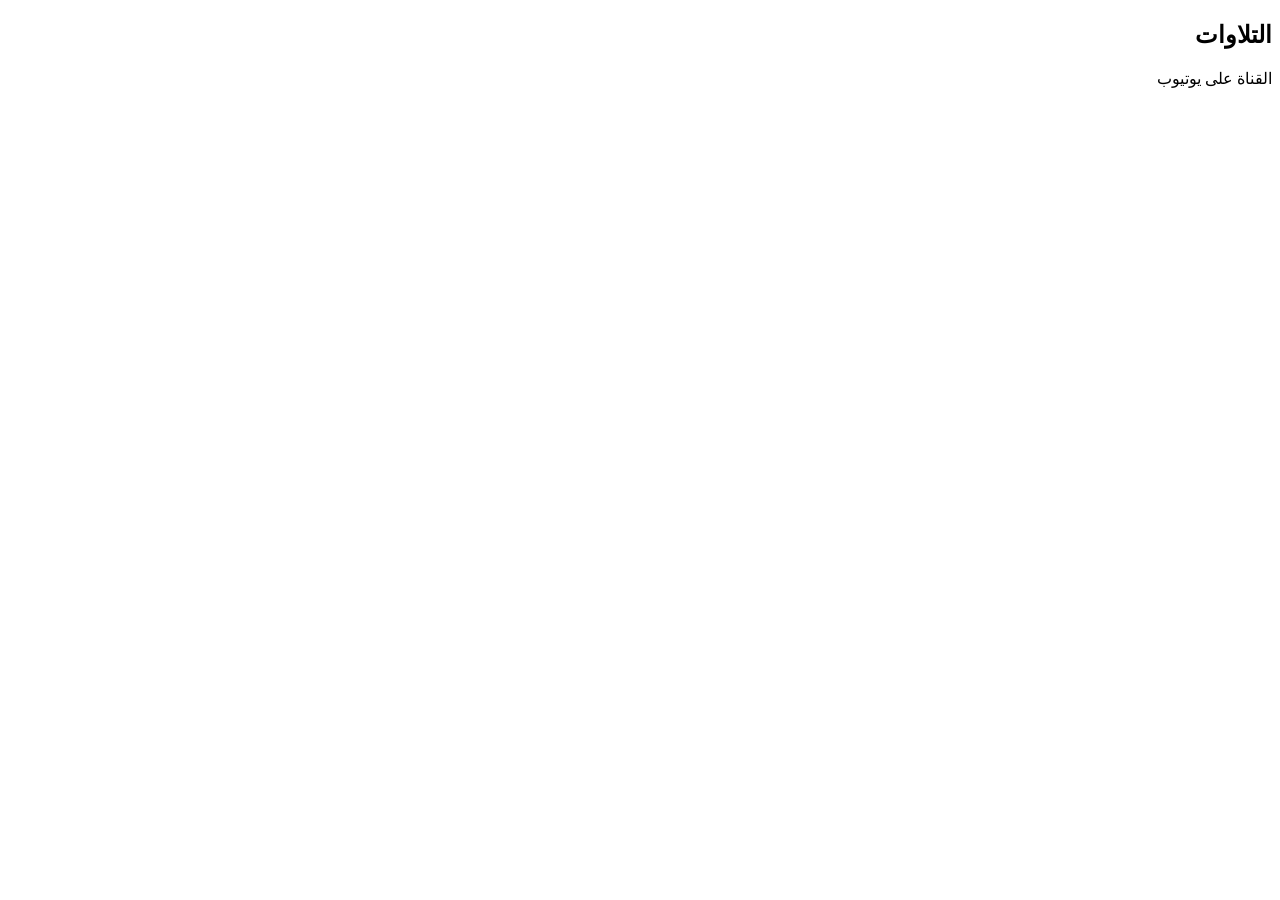
==== index.html @ 00c8b1f9 "Create index.html" ====
<!doctype html><html lang="ar" dir="rtl"><head><meta charset="utf-8"><meta name="viewport" content="width=device-width,initial-scale=1">
<title>الشيخ أحمد السعيد</title><link rel="manifest" href="manifest.webmanifest"><meta name="theme-color" content="#2f5d3a">
<link rel="icon" href="icon-192.png"><link rel="stylesheet" href="style.css"></head><body>
<header id="hd"><img id="photo" alt="" hidden><h1 id="nm"></h1><p id="tag"></p><p id="bio"></p></header>
<main><div id="secs"></div><h2>التلاوات</h2><ul id="list"></ul><p id="empty" hidden>قريبا</p></main>
<footer><a id="site" class="btn alt" target="_blank" rel="noopener" hidden>موقعه الرسمي</a><a id="tt" class="btn alt" target="_blank" rel="noopener" hidden>تيك توك</a><a id="yt" class="btn" target="_blank" rel="noopener">القناة على يوتيوب</a><a id="wa" class="btn alt" target="_blank" rel="noopener" hidden>تواصل واتساب</a></footer>
<script src="app.js"></script></body></html>
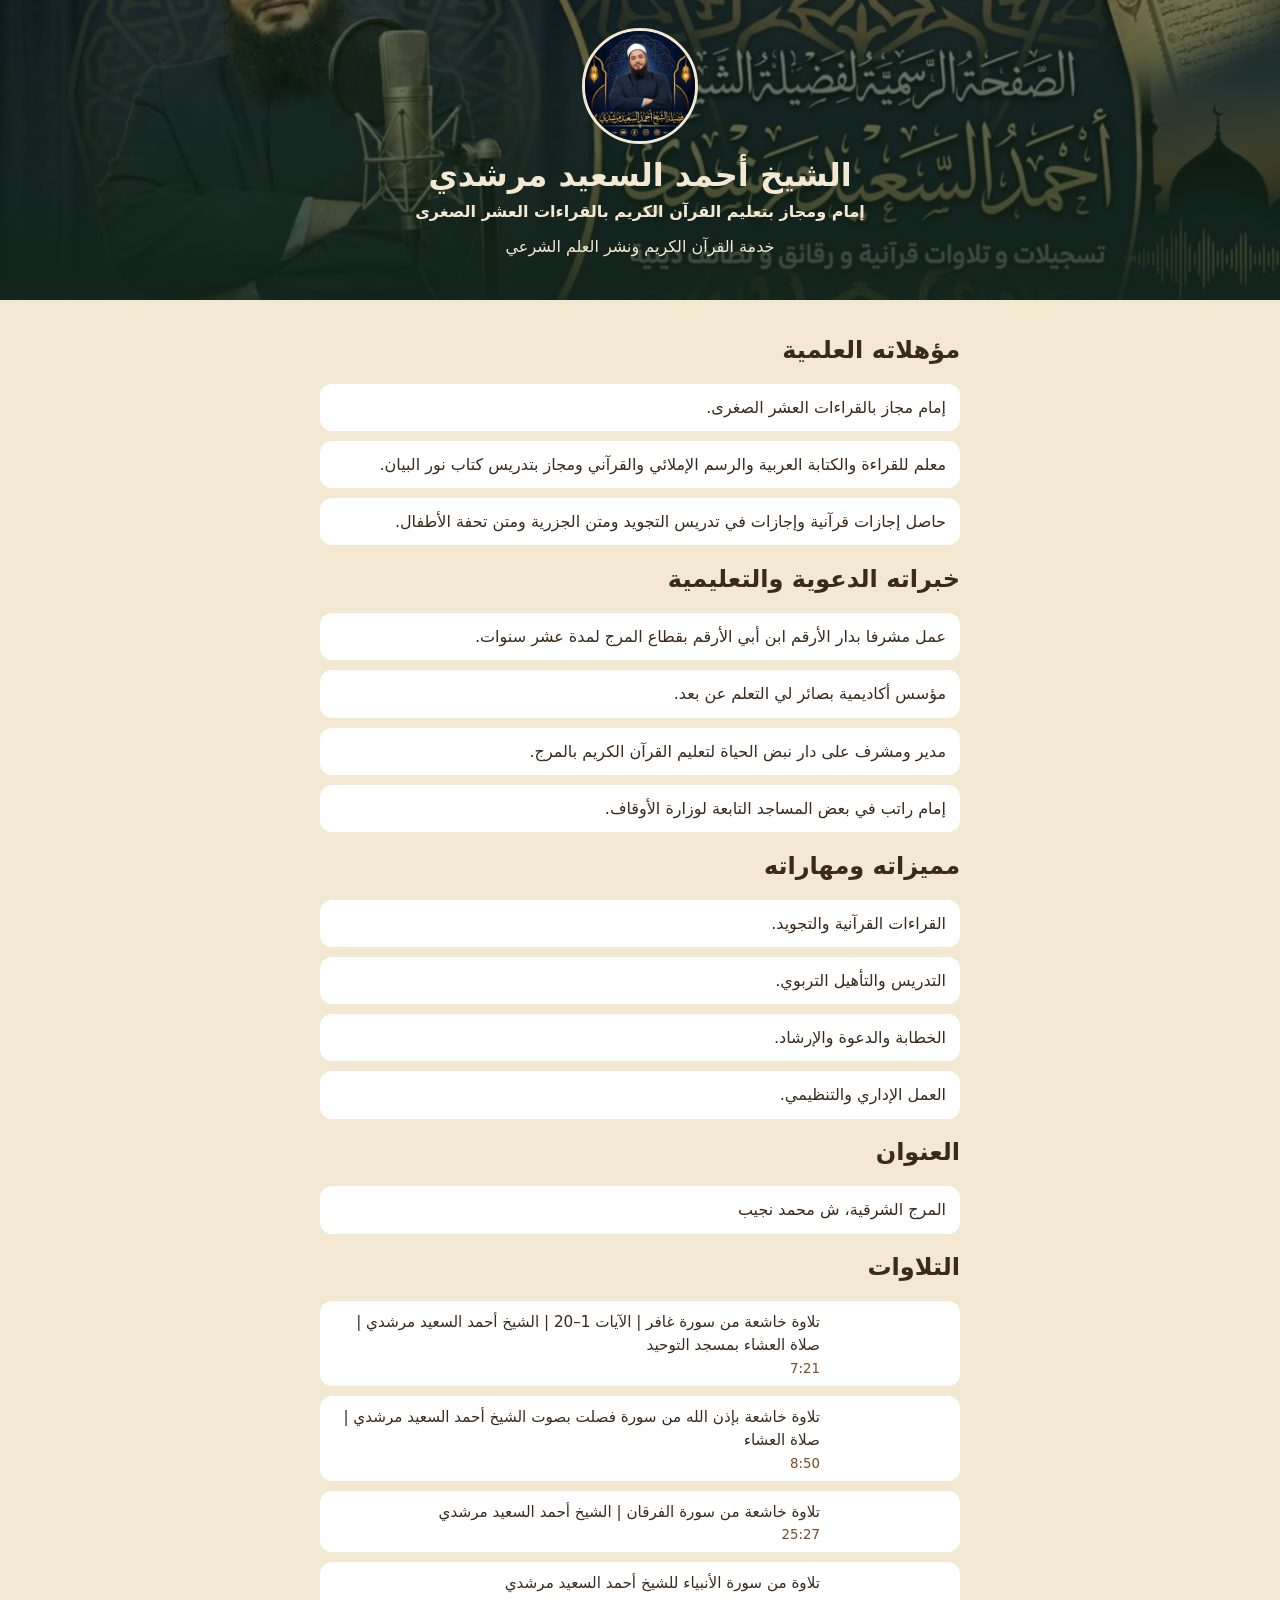
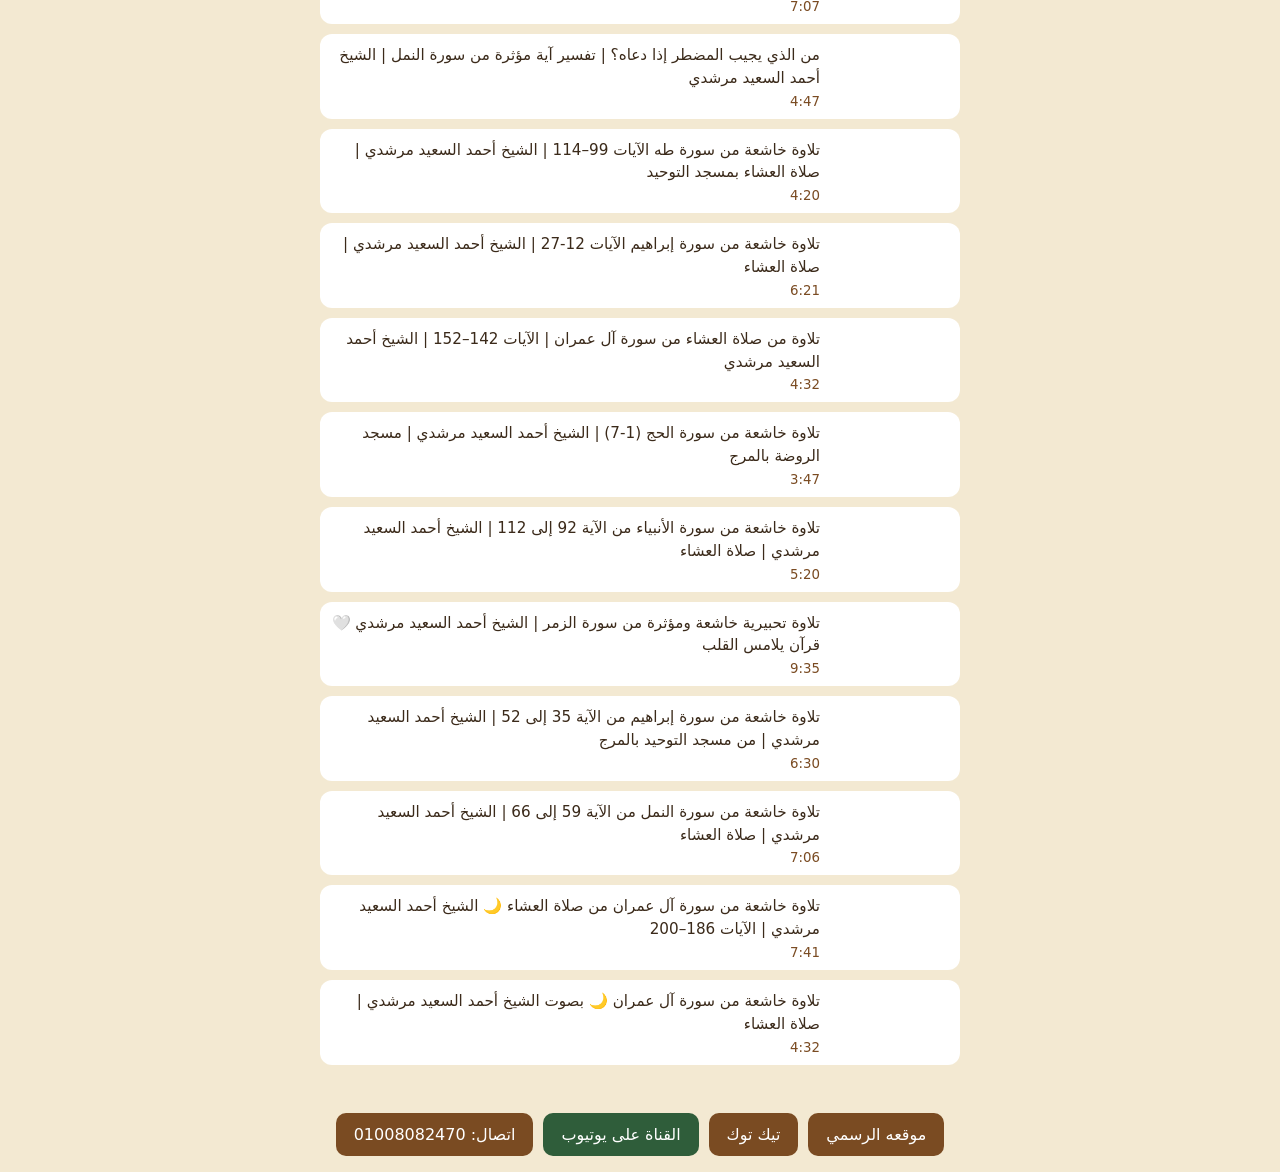
==== commit cf638d66: "Update index.html" ====
--- a/index.html
+++ b/index.html
@@ -1,6 +1,6 @@
 <!doctype html><html lang="ar" dir="rtl"><head><meta charset="utf-8"><meta name="viewport" content="width=device-width,initial-scale=1">
 <title>الشيخ أحمد السعيد</title><link rel="manifest" href="manifest.webmanifest"><meta name="theme-color" content="#2f5d3a">
-<link rel="icon" href="icon-192.png"><link rel="stylesheet" href="style.css"></head><body>
+<link rel="icon" href="8-icon-192.png"><link rel="stylesheet" href="style.css"></head><body>
 <header id="hd"><img id="photo" alt="" hidden><h1 id="nm"></h1><p id="tag"></p><p id="bio"></p></header>
 <main><div id="secs"></div><h2>التلاوات</h2><ul id="list"></ul><p id="empty" hidden>قريبا</p></main>
 <footer><a id="site" class="btn alt" target="_blank" rel="noopener" hidden>موقعه الرسمي</a><a id="tt" class="btn alt" target="_blank" rel="noopener" hidden>تيك توك</a><a id="yt" class="btn" target="_blank" rel="noopener">القناة على يوتيوب</a><a id="wa" class="btn alt" target="_blank" rel="noopener" hidden>تواصل واتساب</a></footer>
--- a/style.css
+++ b/style.css
@@ -0,0 +1,11 @@
+body{margin:0;font-family:system-ui,"Noto Naskh Arabic",sans-serif;background:#f3e9d2;color:#3b2a1a}
+header{background:#2f5d3a;color:#f3e9d2;text-align:center;padding:28px 16px}
+#photo{width:110px;height:110px;border-radius:50%;object-fit:cover;border:3px solid #f3e9d2}
+h1{margin:8px 0}main{padding:16px;max-width:640px;margin:auto}
+ul{list-style:none;padding:0}li{background:#fff;border-radius:12px;padding:12px;margin:10px 0}
+audio{width:100%;margin-top:8px}footer{display:flex;gap:10px;justify-content:center;padding:16px}
+.btn{background:#2f5d3a;color:#fff;padding:12px 18px;border-radius:10px;text-decoration:none}.alt{background:#7a4b22}
+li{padding:0}li a{display:grid;grid-template-columns:120px 1fr;gap:4px 10px;color:inherit;text-decoration:none;padding:10px;align-items:center}
+li img{grid-row:1/3;width:120px;border-radius:8px}li small{color:#7a4b22}li span{font-size:.95rem;line-height:1.5}
+footer{flex-wrap:wrap}
+header{background-size:cover;background-position:center}li.t{padding:10px 14px;line-height:1.7}#tag{margin:4px 0;font-weight:600}
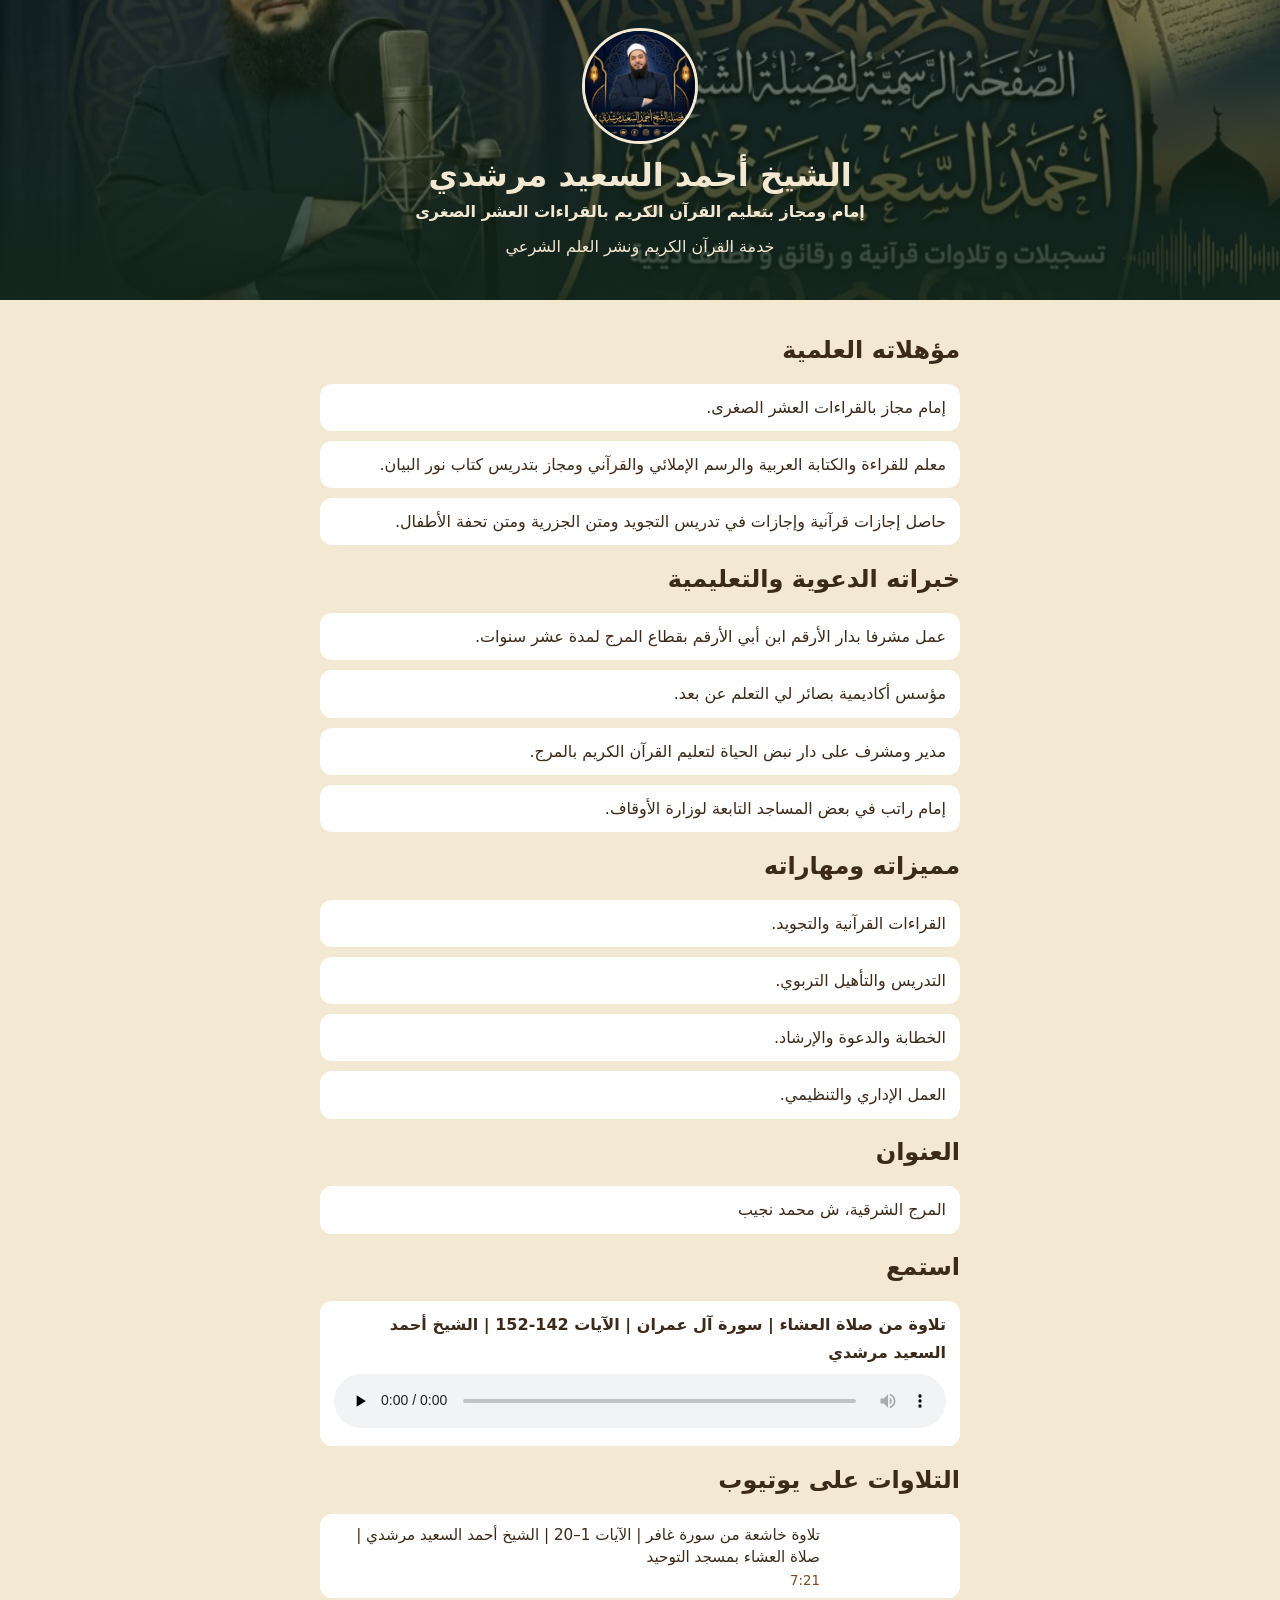
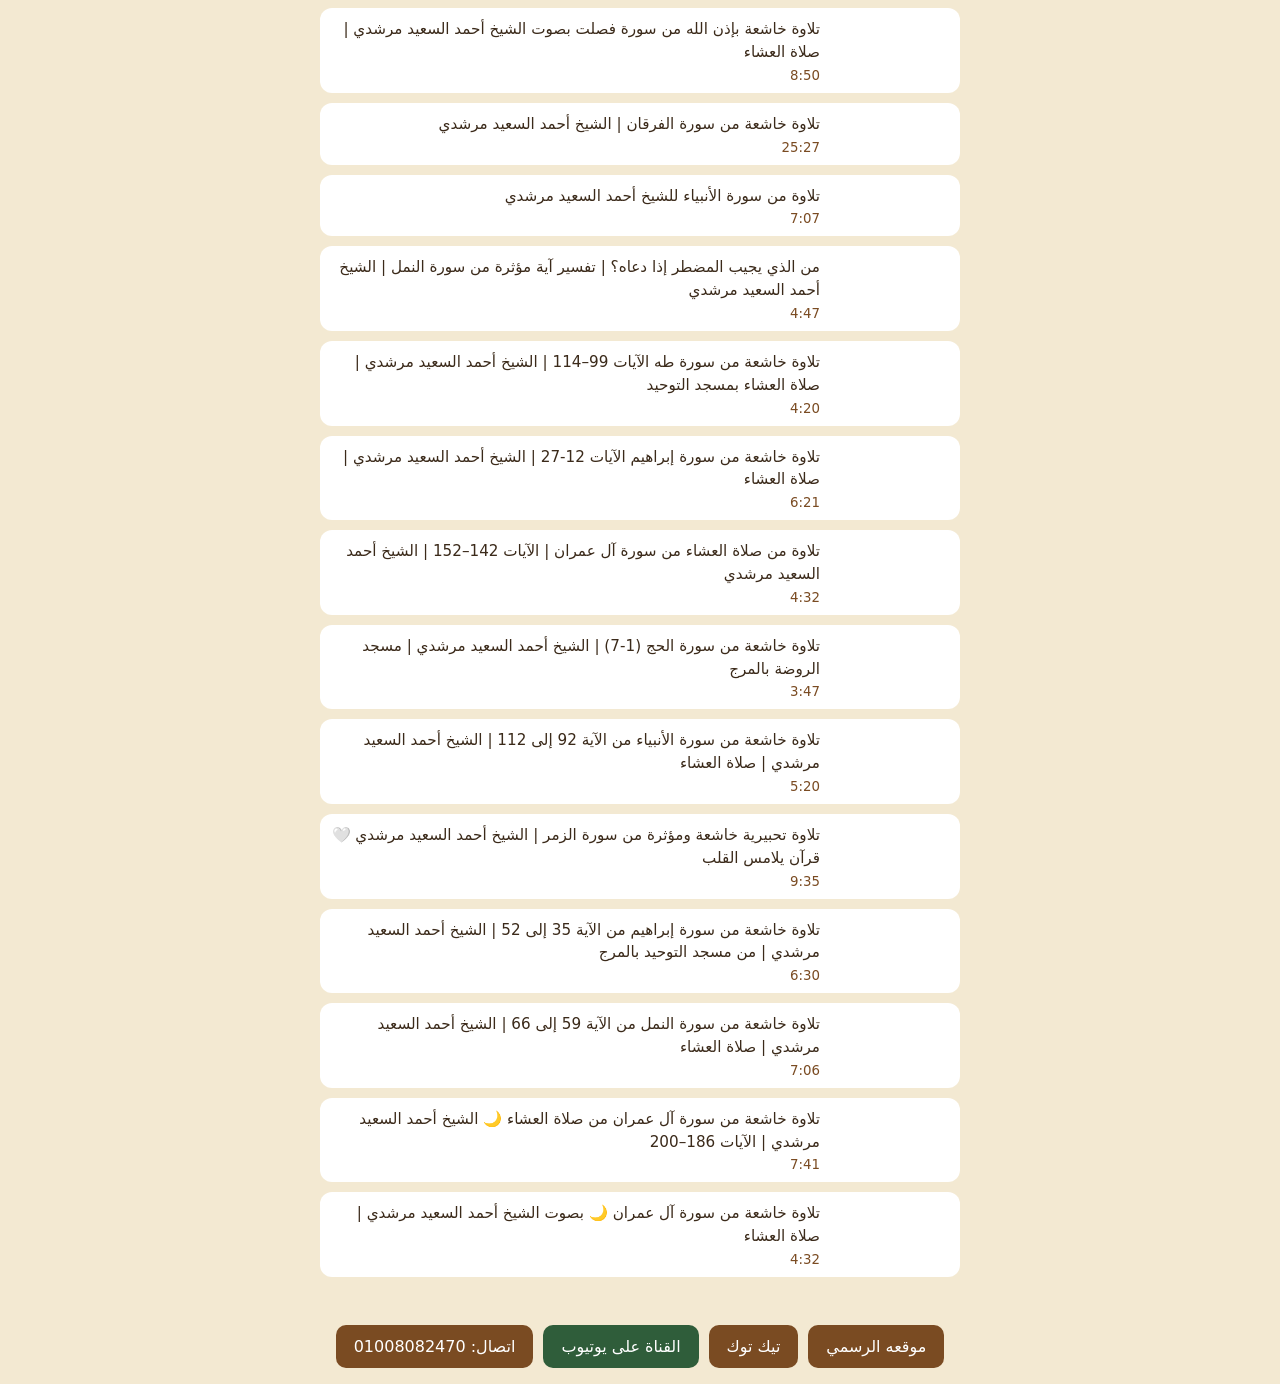
==== commit 4130b306: "Update index.html" ====
--- a/index.html
+++ b/index.html
@@ -2,6 +2,6 @@
 <title>الشيخ أحمد السعيد</title><link rel="manifest" href="manifest.webmanifest"><meta name="theme-color" content="#2f5d3a">
 <link rel="icon" href="8-icon-192.png"><link rel="stylesheet" href="style.css"></head><body>
 <header id="hd"><img id="photo" alt="" hidden><h1 id="nm"></h1><p id="tag"></p><p id="bio"></p></header>
-<main><div id="secs"></div><h2>التلاوات</h2><ul id="list"></ul><p id="empty" hidden>قريبا</p></main>
+<main><div id="secs"></div><h2>استمع</h2><ul id="alist"></ul><h2>التلاوات على يوتيوب</h2><ul id="list"></ul><p id="empty" hidden>قريبا</p></main>
 <footer><a id="site" class="btn alt" target="_blank" rel="noopener" hidden>موقعه الرسمي</a><a id="tt" class="btn alt" target="_blank" rel="noopener" hidden>تيك توك</a><a id="yt" class="btn" target="_blank" rel="noopener">القناة على يوتيوب</a><a id="wa" class="btn alt" target="_blank" rel="noopener" hidden>تواصل واتساب</a></footer>
 <script src="app.js"></script></body></html>
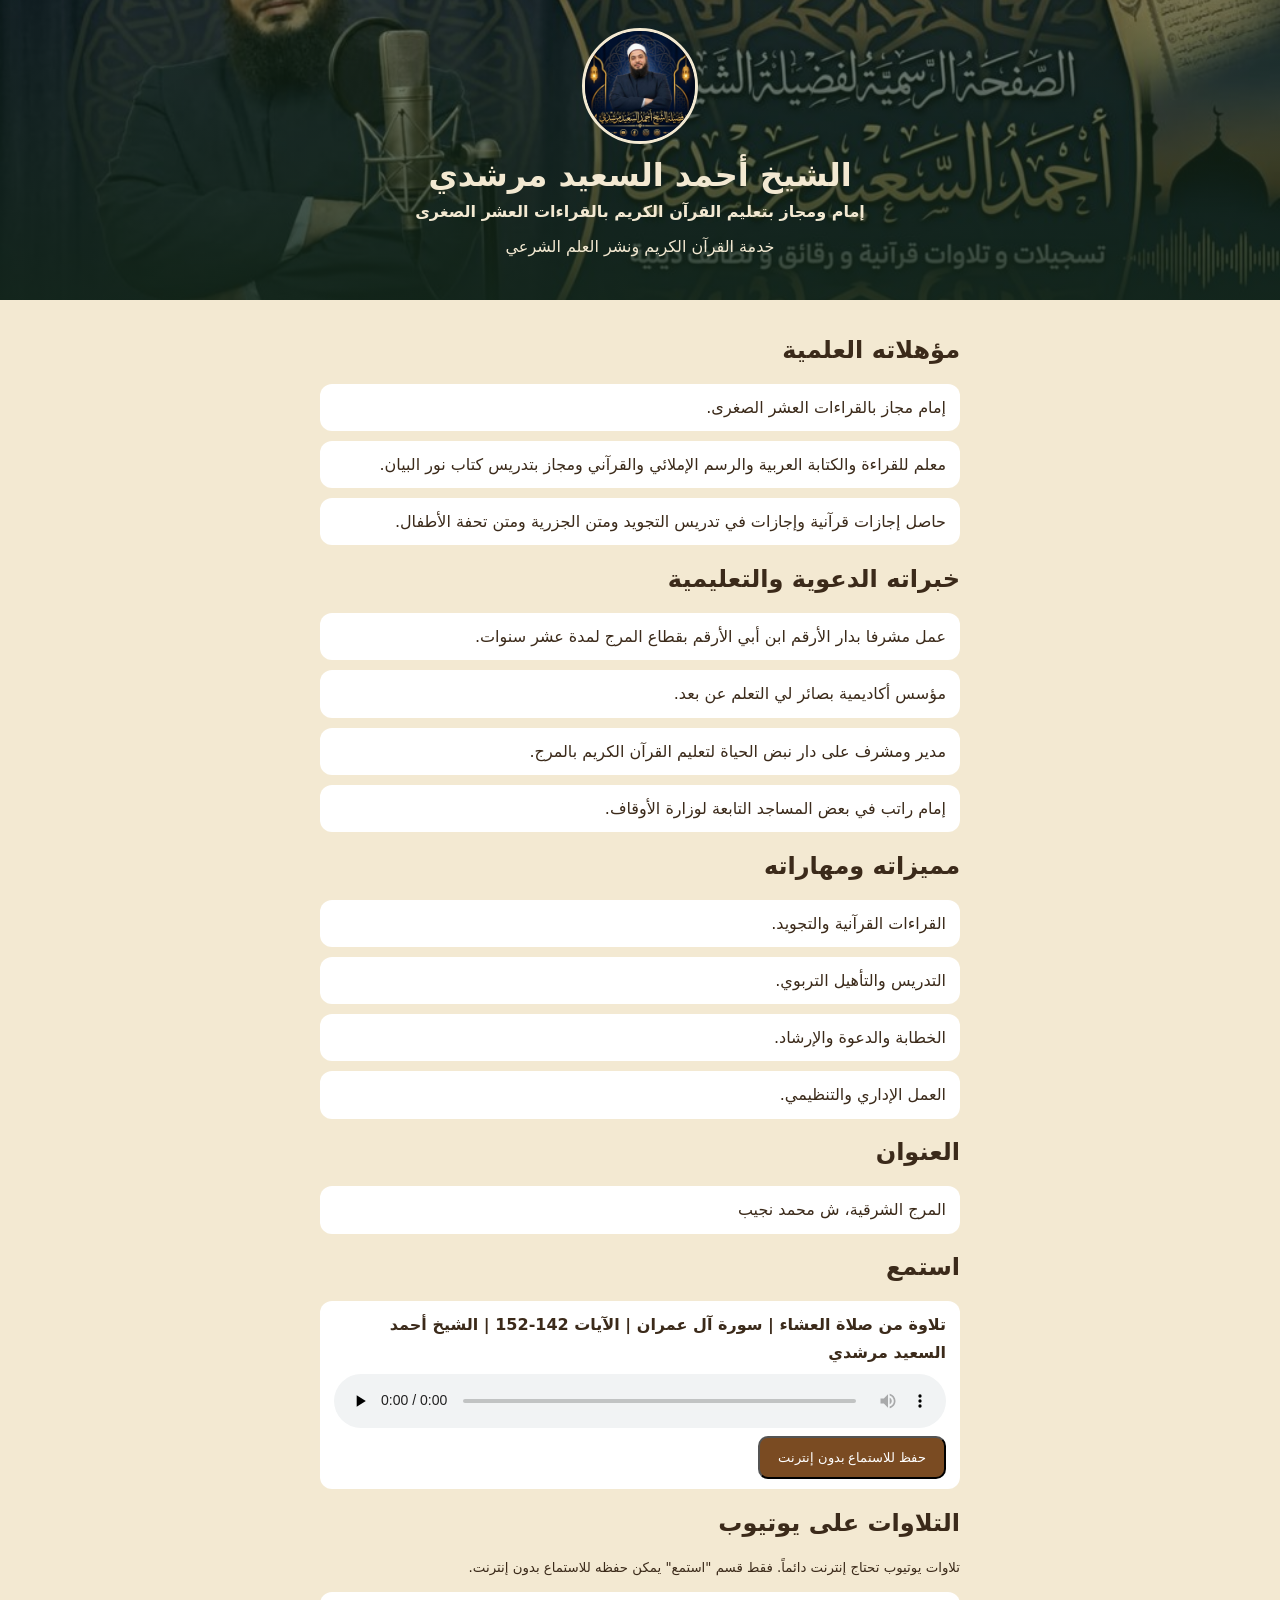
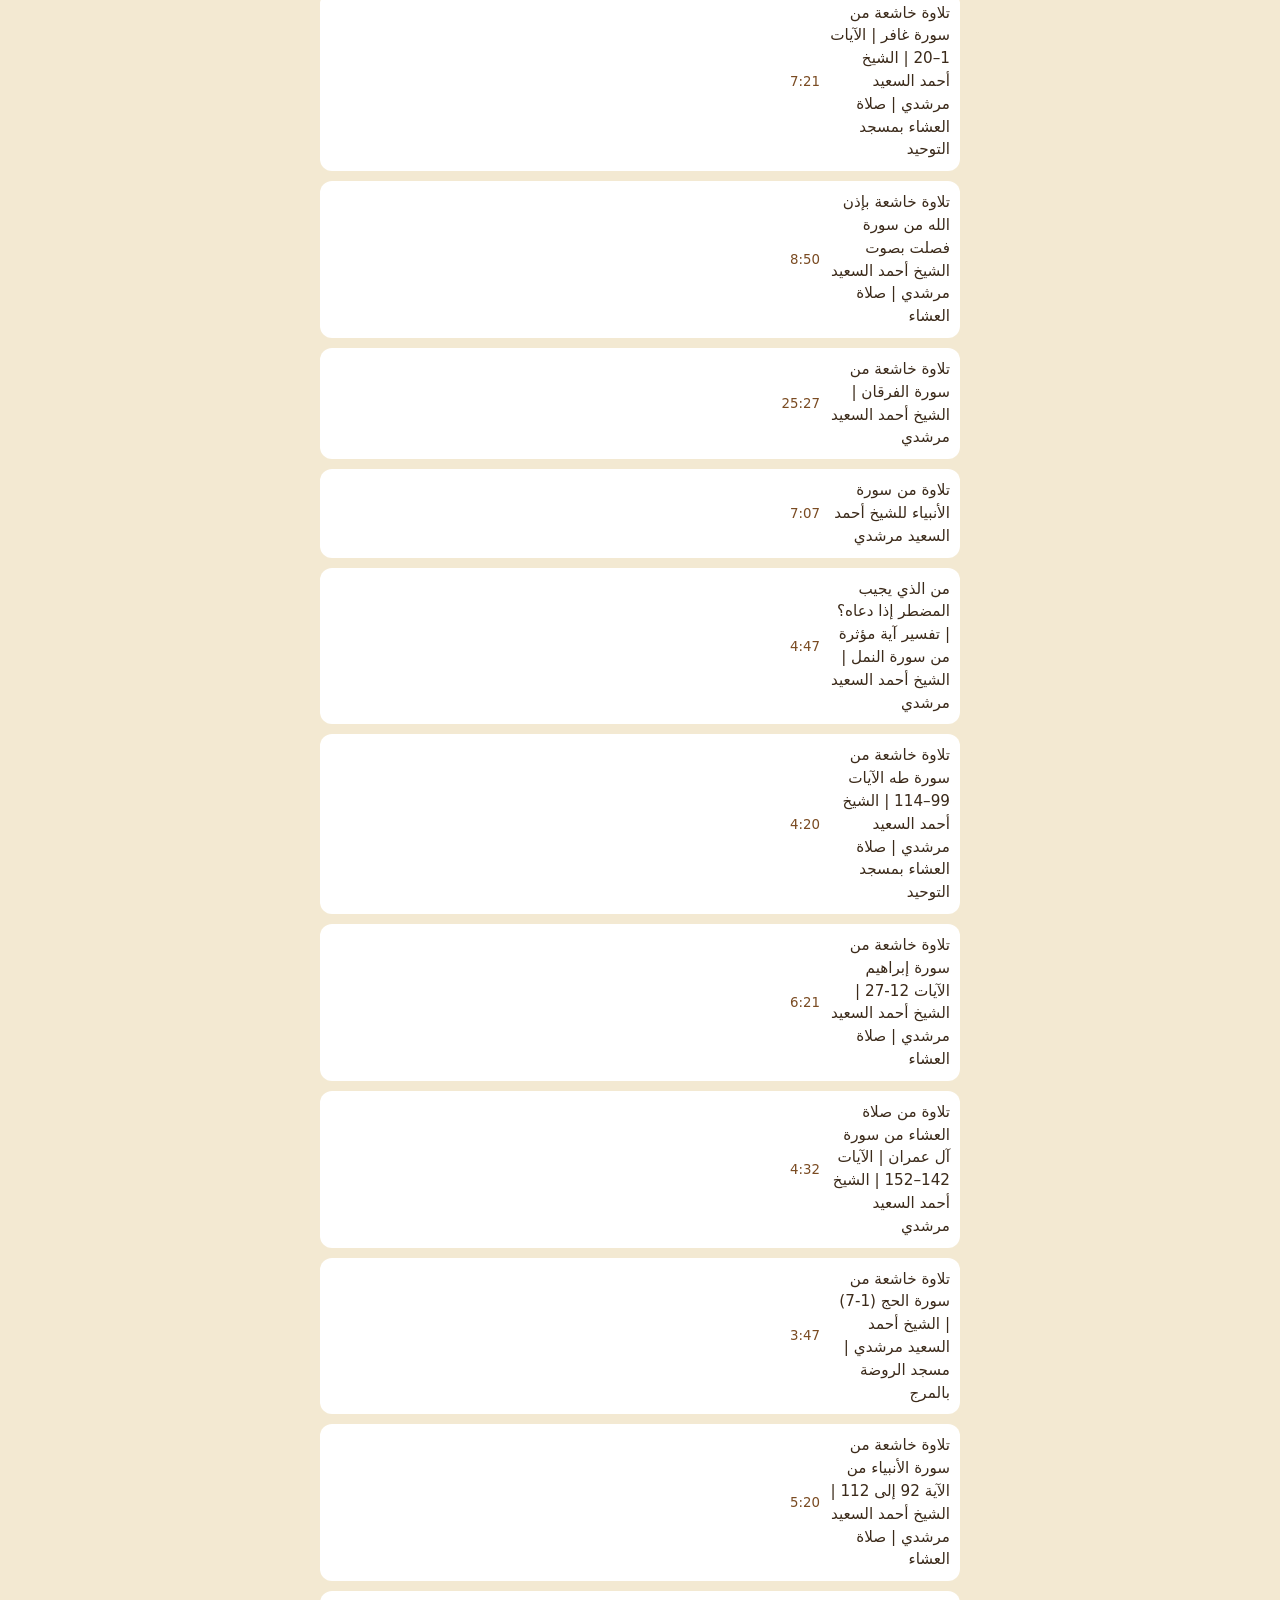
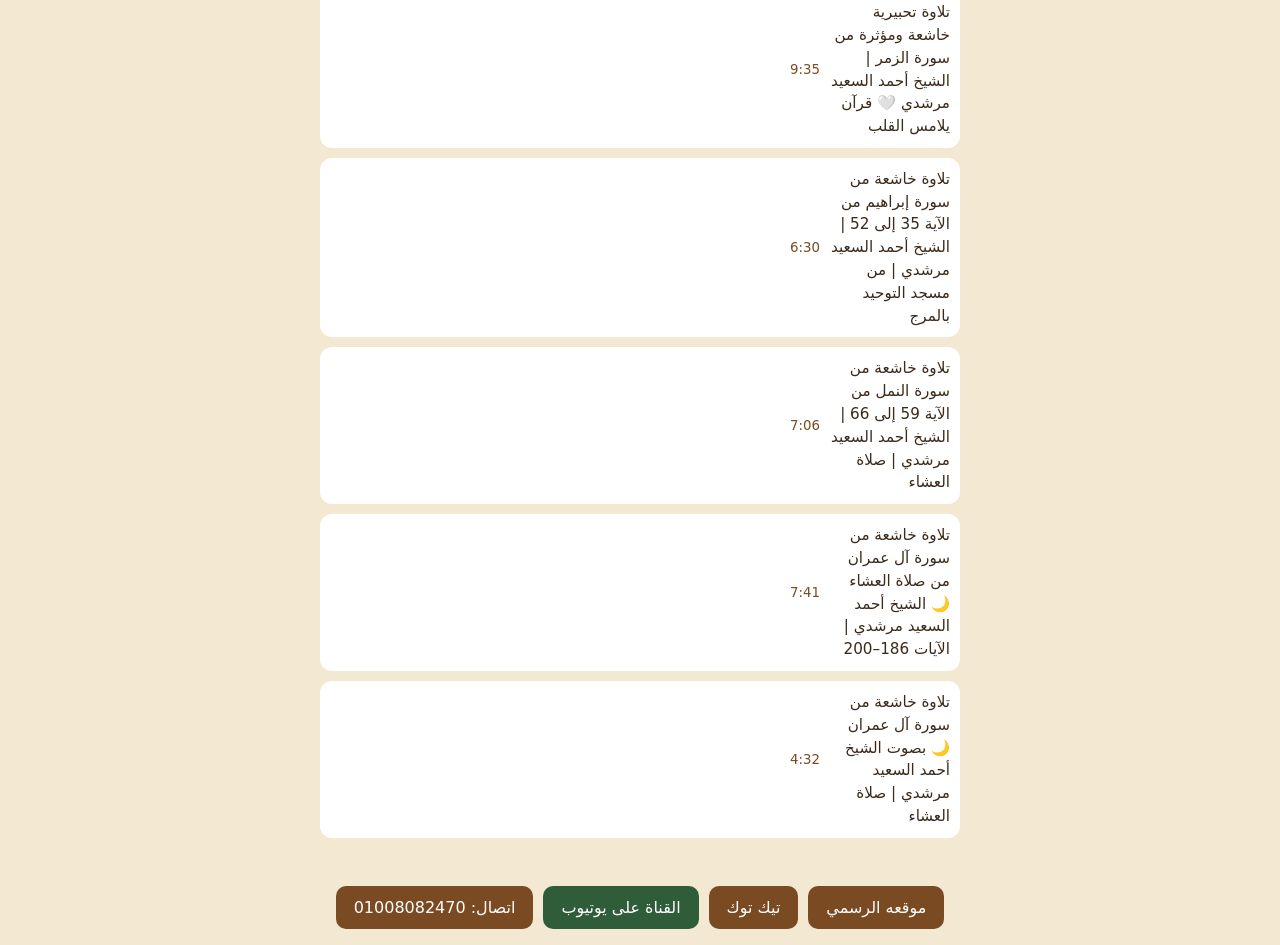
==== commit fe330567: "Update index.html" ====
--- a/index.html
+++ b/index.html
@@ -2,6 +2,6 @@
 <title>الشيخ أحمد السعيد</title><link rel="manifest" href="manifest.webmanifest"><meta name="theme-color" content="#2f5d3a">
 <link rel="icon" href="8-icon-192.png"><link rel="stylesheet" href="style.css"></head><body>
 <header id="hd"><img id="photo" alt="" hidden><h1 id="nm"></h1><p id="tag"></p><p id="bio"></p></header>
-<main><div id="secs"></div><h2>استمع</h2><ul id="alist"></ul><h2>التلاوات على يوتيوب</h2><ul id="list"></ul><p id="empty" hidden>قريبا</p></main>
+<main><div id="secs"></div><h2>استمع</h2><ul id="alist"></ul><h2>التلاوات على يوتيوب</h2><p id="offnote" hidden>لا يوجد إنترنت الآن: تلاوات يوتيوب تحتاج إنترنت. التلاوات المحفوظة في قسم "استمع" تعمل بدون إنترنت.</p><p class="hint"><small>تلاوات يوتيوب تحتاج إنترنت دائماً. فقط قسم "استمع" يمكن حفظه للاستماع بدون إنترنت.</small></p><ul id="list"></ul><p id="empty" hidden>قريبا</p></main>
 <footer><a id="site" class="btn alt" target="_blank" rel="noopener" hidden>موقعه الرسمي</a><a id="tt" class="btn alt" target="_blank" rel="noopener" hidden>تيك توك</a><a id="yt" class="btn" target="_blank" rel="noopener">القناة على يوتيوب</a><a id="wa" class="btn alt" target="_blank" rel="noopener" hidden>تواصل واتساب</a></footer>
 <script src="app.js"></script></body></html>
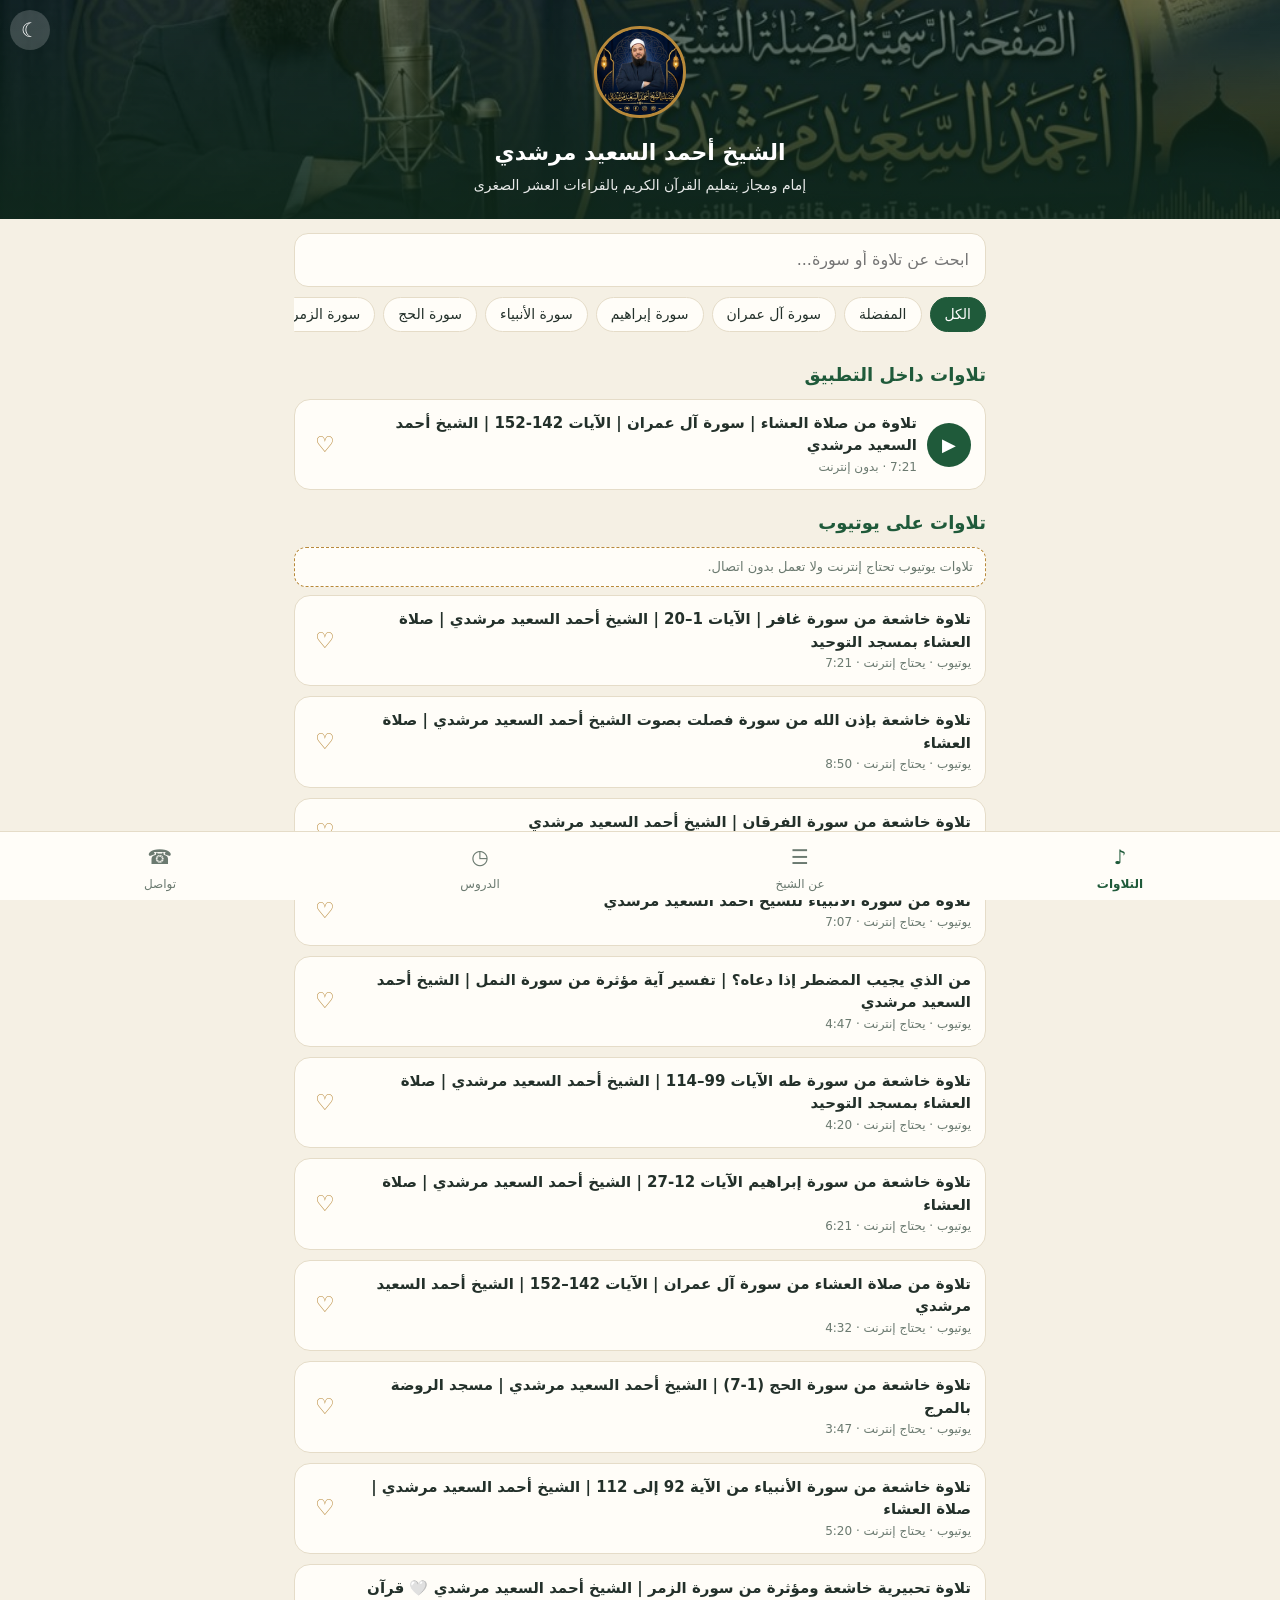
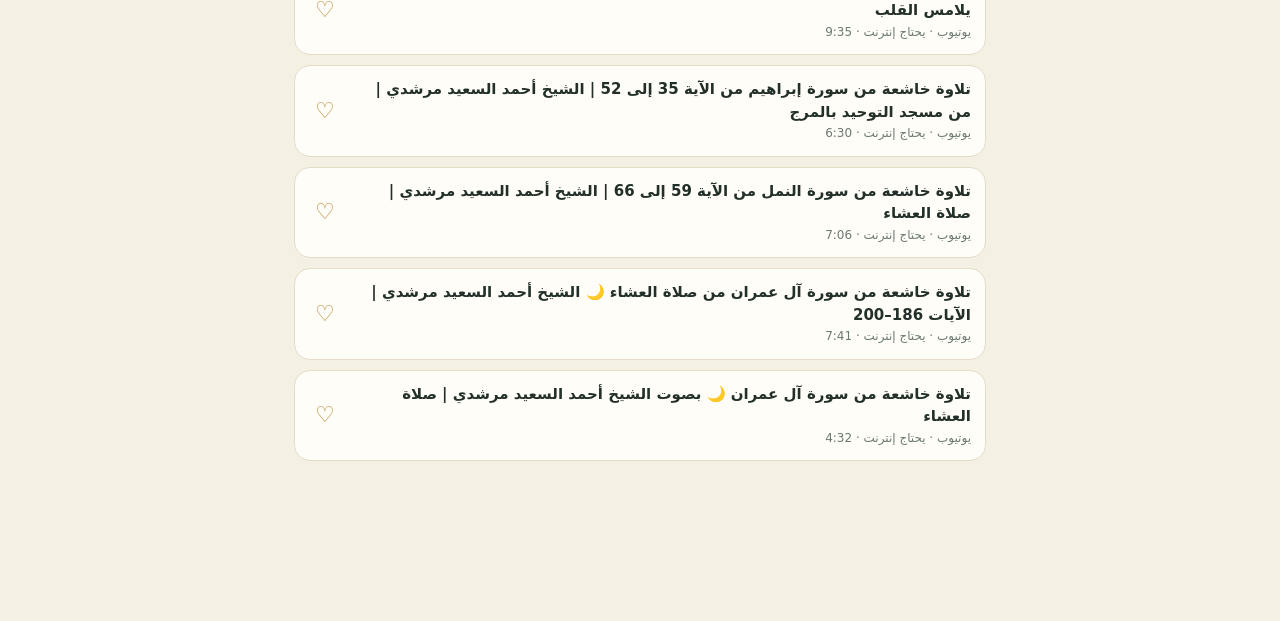
==== commit bbd0b870: "Update index.html" ====
--- a/index.html
+++ b/index.html
@@ -1,7 +1,4 @@
-<!doctype html><html lang="ar" dir="rtl"><head><meta charset="utf-8"><meta name="viewport" content="width=device-width,initial-scale=1">
-<title>الشيخ أحمد السعيد</title><link rel="manifest" href="manifest.webmanifest"><meta name="theme-color" content="#2f5d3a">
-<link rel="icon" href="8-icon-192.png"><link rel="stylesheet" href="style.css"></head><body>
-<header id="hd"><img id="photo" alt="" hidden><h1 id="nm"></h1><p id="tag"></p><p id="bio"></p></header>
-<main><div id="secs"></div><h2>استمع</h2><ul id="alist"></ul><h2>التلاوات على يوتيوب</h2><p id="offnote" hidden>لا يوجد إنترنت الآن: تلاوات يوتيوب تحتاج إنترنت. التلاوات المحفوظة في قسم "استمع" تعمل بدون إنترنت.</p><p class="hint"><small>تلاوات يوتيوب تحتاج إنترنت دائماً. فقط قسم "استمع" يمكن حفظه للاستماع بدون إنترنت.</small></p><ul id="list"></ul><p id="empty" hidden>قريبا</p></main>
-<footer><a id="site" class="btn alt" target="_blank" rel="noopener" hidden>موقعه الرسمي</a><a id="tt" class="btn alt" target="_blank" rel="noopener" hidden>تيك توك</a><a id="yt" class="btn" target="_blank" rel="noopener">القناة على يوتيوب</a><a id="wa" class="btn alt" target="_blank" rel="noopener" hidden>تواصل واتساب</a></footer>
-<script src="app.js"></script></body></html>
+<!doctype html><html lang="ar" dir="rtl"><head><meta charset="utf-8"><meta name="viewport" content="width=device-width,initial-scale=1,viewport-fit=cover"><title>الشيخ أحمد السعيد</title><meta name="theme-color" content="#1f5a3a"><link rel="manifest" href="manifest.webmanifest"><link rel="icon" href="8-icon-192.png">
+<style>html,body{margin:0;background:#173f2a}</style></head><body>
+<div id="splash"><img src="7-sheikh.jpg" alt=""><h1>الشيخ أحمد السعيد مرشدي</h1><p>خدمة القرآن الكريم ونشر العلم الشرعي</p></div>
+<div id="app"></div><script src="data.js"></script><script src="boot.js"></script></body></html>
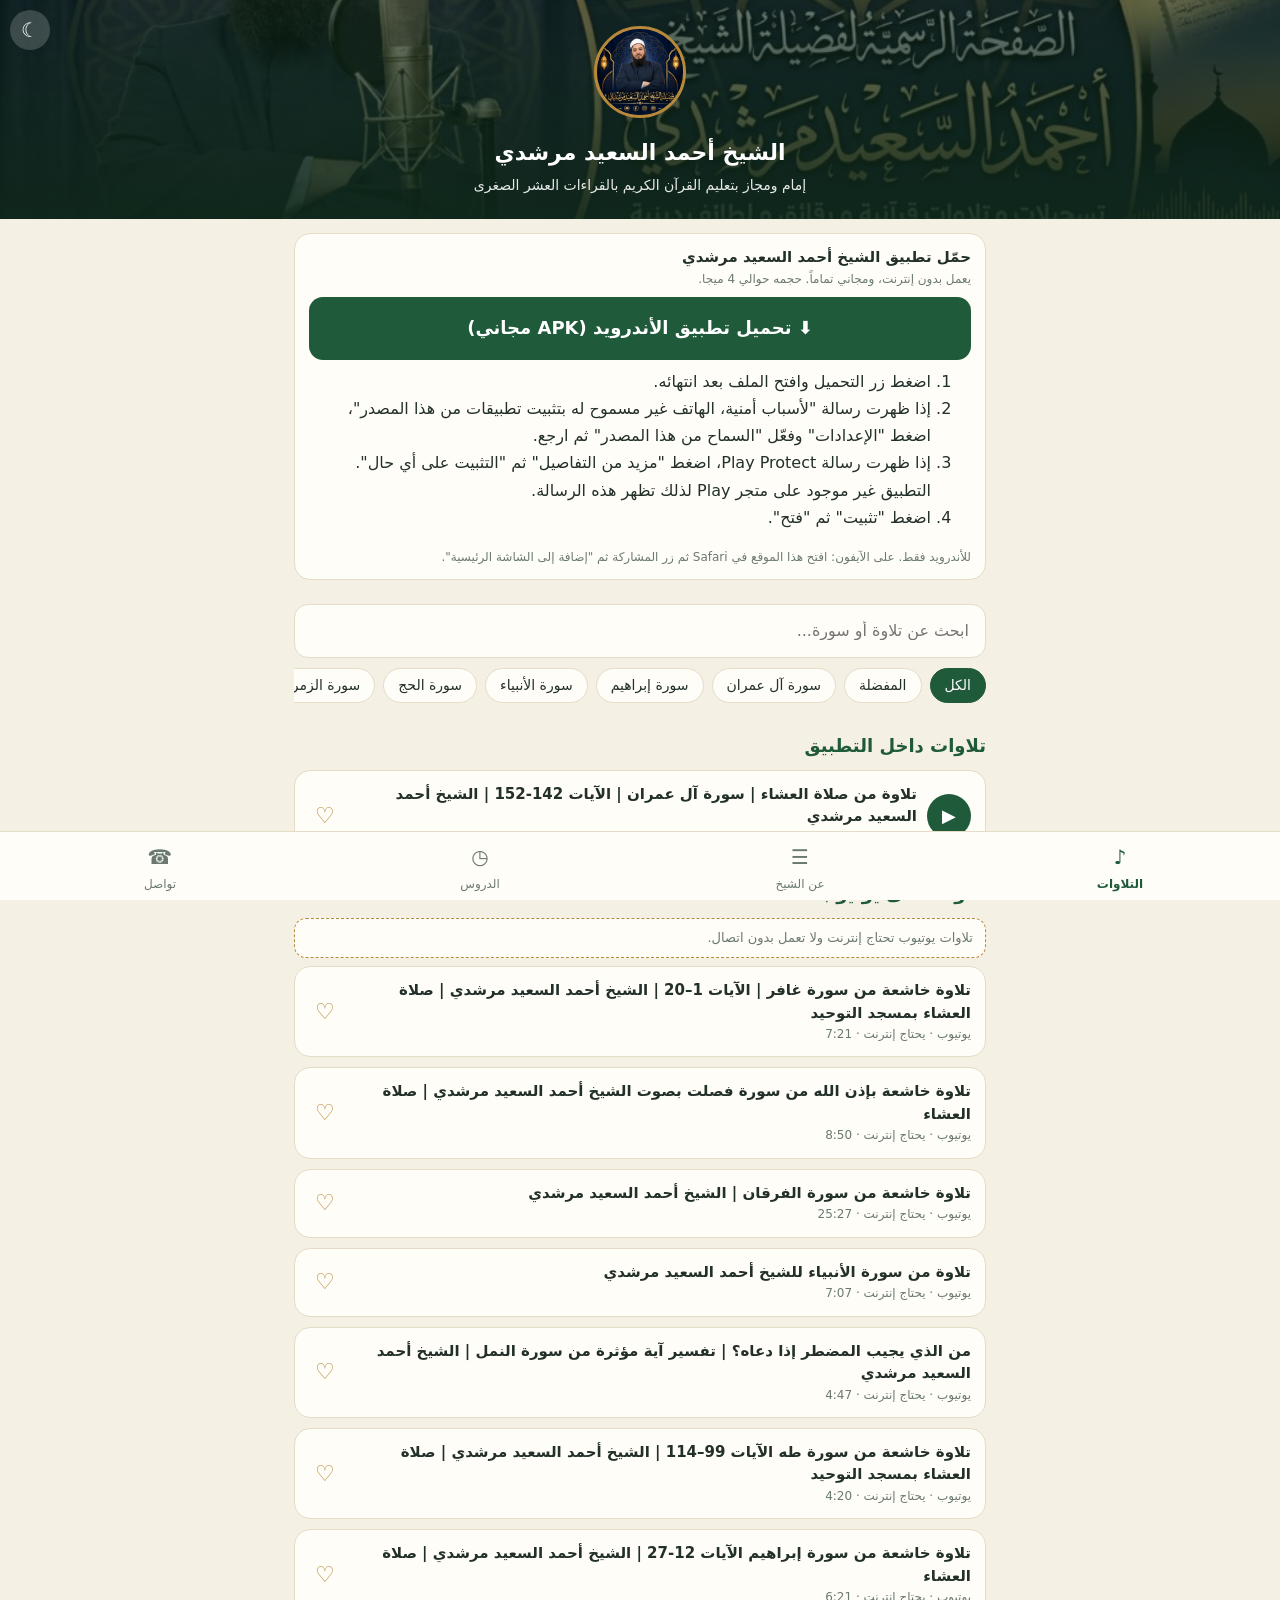
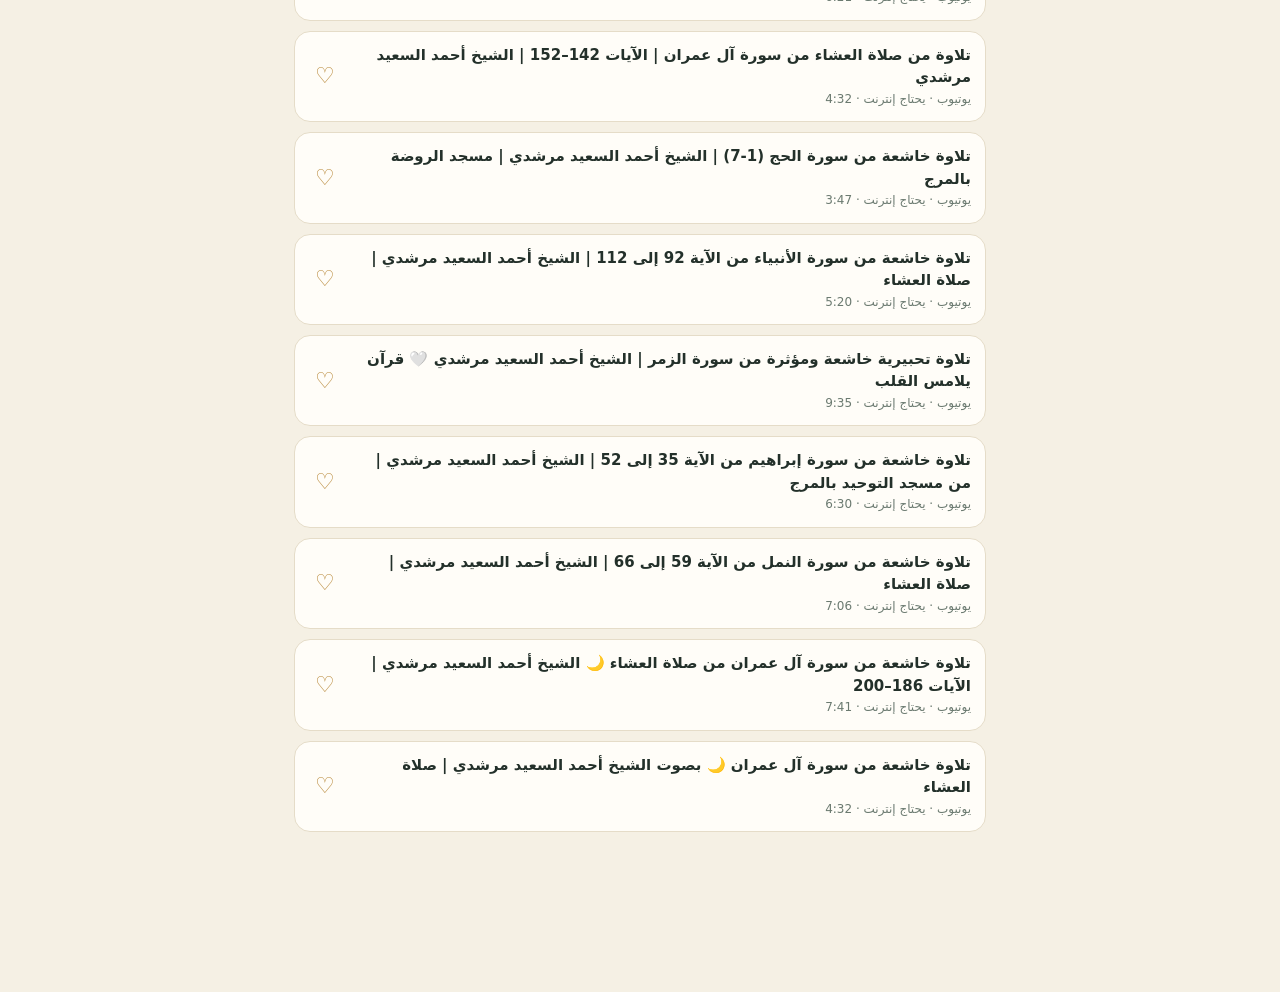
==== commit e1e460c7: "Update index.html" ====
--- a/index.html
+++ b/index.html
@@ -1,4 +1,8 @@
-<!doctype html><html lang="ar" dir="rtl"><head><meta charset="utf-8"><meta name="viewport" content="width=device-width,initial-scale=1,viewport-fit=cover"><title>الشيخ أحمد السعيد</title><meta name="theme-color" content="#1f5a3a"><link rel="manifest" href="manifest.webmanifest"><link rel="icon" href="8-icon-192.png">
+<!doctype html><html lang="ar" dir="rtl"><head><meta charset="utf-8"><meta name="viewport" content="width=device-width,initial-scale=1,viewport-fit=cover"><title>الشيخ أحمد السعيد مرشدي | تلاوات قرآنية وسيرة علمية | Ahmed El-Said Morshedy</title>
+<meta name="description" content="الموقع الرسمي للشيخ أحمد السعيد مرشدي: إمام ومجاز بتعليم القرآن الكريم بالقراءات العشر الصغرى. تلاوات، نبذة عن الشيخ، السيرة العلمية، وتواصل. Sheikh Ahmed El-Said Morshedy Quran recitations."><link rel="canonical" href="https://ahmed-elsaid-morshedy.github.io/"><meta name="robots" content="index,follow,max-image-preview:large">
+<meta property="og:type" content="website"><meta property="og:locale" content="ar_EG"><meta property="og:title" content="الشيخ أحمد السعيد مرشدي | تلاوات قرآنية وسيرة علمية | Ahmed El-Said Morshedy"><meta property="og:description" content="الموقع الرسمي للشيخ أحمد السعيد مرشدي: إمام ومجاز بتعليم القرآن الكريم بالقراءات العشر الصغرى. تلاوات، نبذة عن الشيخ، السيرة العلمية، وتواصل. Sheikh Ahmed El-Said Morshedy Quran recitations."><meta property="og:url" content="https://ahmed-elsaid-morshedy.github.io/"><meta property="og:image" content="https://ahmed-elsaid-morshedy.github.io/6-cover.jpg"><meta name="twitter:card" content="summary_large_image">
+<script type="application/ld+json">{"@context": "https://schema.org", "@type": "Person", "name": "الشيخ أحمد السعيد مرشدي", "alternateName": ["أحمد السعيد مرشدي", "الشيخ أحمد السعيد", "Ahmed El-Said Morshedy", "Sheikh Ahmed El Said Morshedy"], "description": "إمام ومجاز بتعليم القرآن الكريم بالقراءات العشر الصغرى. خدمة القرآن الكريم ونشر العلم الشرعي", "url": "https://ahmed-elsaid-morshedy.github.io/", "image": "https://ahmed-elsaid-morshedy.github.io/7-sheikh.jpg", "sameAs": ["https://youtube.com/channel/UCw1NYO7xhYMTjQXC0ch626Q", "https://vt.tiktok.com/ZSbcfpEwJ/"]}</script>
+<meta name="theme-color" content="#1f5a3a"><link rel="manifest" href="manifest.webmanifest"><link rel="icon" href="8-icon-192.png">
 <style>html,body{margin:0;background:#173f2a}</style></head><body>
 <div id="splash"><img src="7-sheikh.jpg" alt=""><h1>الشيخ أحمد السعيد مرشدي</h1><p>خدمة القرآن الكريم ونشر العلم الشرعي</p></div>
-<div id="app"></div><script src="data.js"></script><script src="boot.js"></script></body></html>
+<div id="app"><main style="padding:16px;color:#fff;background:#173f2a;direction:rtl"><h1>الشيخ أحمد السعيد مرشدي</h1><p>إمام ومجاز بتعليم القرآن الكريم بالقراءات العشر الصغرى</p><p>خدمة القرآن الكريم ونشر العلم الشرعي</p><section><h2>مؤهلاته العلمية</h2><ul><li>إمام مجاز بالقراءات العشر الصغرى.</li><li>معلم للقراءة والكتابة العربية والرسم الإملائي والقرآني ومجاز بتدريس كتاب نور البيان.</li><li>حاصل إجازات قرآنية وإجازات في تدريس التجويد ومتن الجزرية ومتن تحفة الأطفال.</li></ul></section><section><h2>خبراته الدعوية والتعليمية</h2><ul><li>عمل مشرفا بدار الأرقم ابن أبي الأرقم بقطاع المرج لمدة عشر سنوات.</li><li>مؤسس أكاديمية بصائر لي التعلم عن بعد.</li><li>مدير ومشرف على دار نبض الحياة لتعليم القرآن الكريم بالمرج.</li><li>إمام راتب في بعض المساجد التابعة لوزارة الأوقاف.</li></ul></section><section><h2>مميزاته ومهاراته</h2><ul><li>القراءات القرآنية والتجويد.</li><li>التدريس والتأهيل التربوي.</li><li>الخطابة والدعوة والإرشاد.</li><li>العمل الإداري والتنظيمي.</li></ul></section><section><h2>العنوان</h2><ul><li>المرج الشرقية، ش محمد نجيب</li></ul></section><h2>تحميل تطبيق الأندرويد</h2><p><a href="1-sheikh.apk">حمّل تطبيق الشيخ أحمد السعيد مرشدي للأندرويد (مجاني، يعمل بدون إنترنت)</a></p><h2>تلاوات</h2><ul><li><a href="https://www.youtube.com/watch?v=MDVW4V92-g0">تلاوة خاشعة من سورة غافر | الآيات 1–20 | الشيخ أحمد السعيد مرشدي | صلاة العشاء بمسجد التوحيد</a></li><li><a href="https://www.youtube.com/watch?v=nuVepMf-gjU">تلاوة خاشعة بإذن الله من سورة فصلت بصوت الشيخ أحمد السعيد مرشدي | صلاة العشاء</a></li><li><a href="https://www.youtube.com/watch?v=UK4LQK5KzQ4">تلاوة خاشعة من سورة الفرقان | الشيخ أحمد السعيد مرشدي</a></li><li><a href="https://www.youtube.com/watch?v=raxgqECkuo4">تلاوة من سورة الأنبياء للشيخ أحمد السعيد مرشدي</a></li><li><a href="https://www.youtube.com/watch?v=I0drvjYoLoM">من الذي يجيب المضطر إذا دعاه؟ | تفسير آية مؤثرة من سورة النمل | الشيخ أحمد السعيد مرشدي</a></li><li><a href="https://www.youtube.com/watch?v=7U9D1wSQB3M">تلاوة خاشعة من سورة طه الآيات 99–114 | الشيخ أحمد السعيد مرشدي | صلاة العشاء بمسجد التوحيد</a></li><li><a href="https://www.youtube.com/watch?v=btWeXdi5ksI">تلاوة خاشعة من سورة إبراهيم الآيات 12-27 | الشيخ أحمد السعيد مرشدي | صلاة العشاء</a></li><li><a href="https://www.youtube.com/watch?v=drE0-sBWgoI">تلاوة من صلاة العشاء من سورة آل عمران | الآيات 142–152 | الشيخ أحمد السعيد مرشدي</a></li><li><a href="https://www.youtube.com/watch?v=acTP2mZnQGk">تلاوة خاشعة من سورة الحج (1-7) | الشيخ أحمد السعيد مرشدي | مسجد الروضة بالمرج</a></li><li><a href="https://www.youtube.com/watch?v=JHXR_407C8E">تلاوة خاشعة من سورة الأنبياء من الآية 92 إلى 112 | الشيخ أحمد السعيد مرشدي | صلاة العشاء</a></li><li><a href="https://www.youtube.com/watch?v=Pzo79VFUUDg">تلاوة تحبيرية خاشعة ومؤثرة من سورة الزمر | الشيخ أحمد السعيد مرشدي 🤍 قرآن يلامس القلب</a></li><li><a href="https://www.youtube.com/watch?v=KjP0K2uZxz8">تلاوة خاشعة من سورة إبراهيم من الآية 35 إلى 52 | الشيخ أحمد السعيد مرشدي | من مسجد التوحيد بالمرج</a></li><li><a href="https://www.youtube.com/watch?v=_u-_EhvHwsE">تلاوة خاشعة من سورة النمل من الآية 59 إلى 66 | الشيخ أحمد السعيد مرشدي | صلاة العشاء</a></li><li><a href="https://www.youtube.com/watch?v=zd-1V5_h-FA">تلاوة خاشعة من سورة آل عمران من صلاة العشاء 🌙 الشيخ أحمد السعيد مرشدي | الآيات 186–200</a></li><li><a href="https://www.youtube.com/watch?v=nzXpBv8a4hw">تلاوة خاشعة من سورة آل عمران 🌙 بصوت الشيخ أحمد السعيد مرشدي | صلاة العشاء</a></li></ul><p><a href="https://youtube.com/channel/UCw1NYO7xhYMTjQXC0ch626Q">قناة الشيخ على يوتيوب</a></p></main></div><script src="data.js"></script><script src="boot.js"></script></body></html>
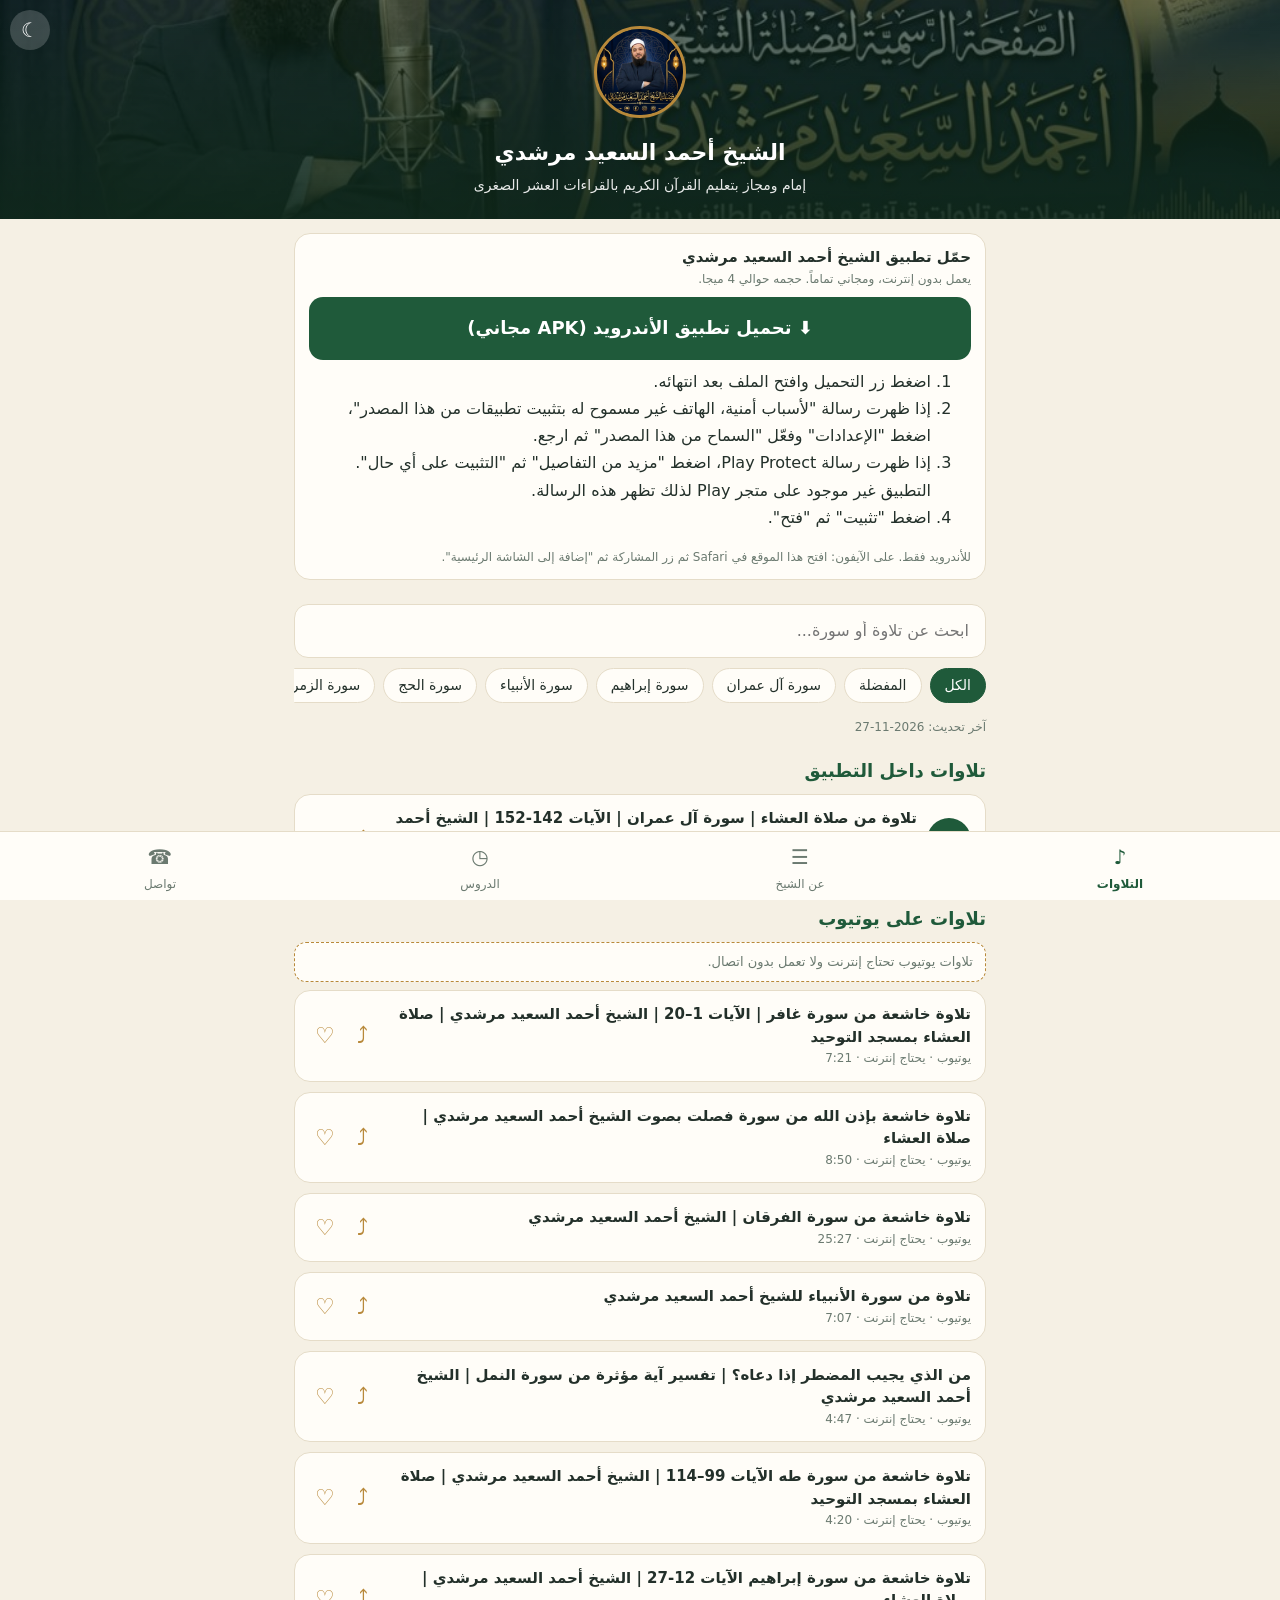
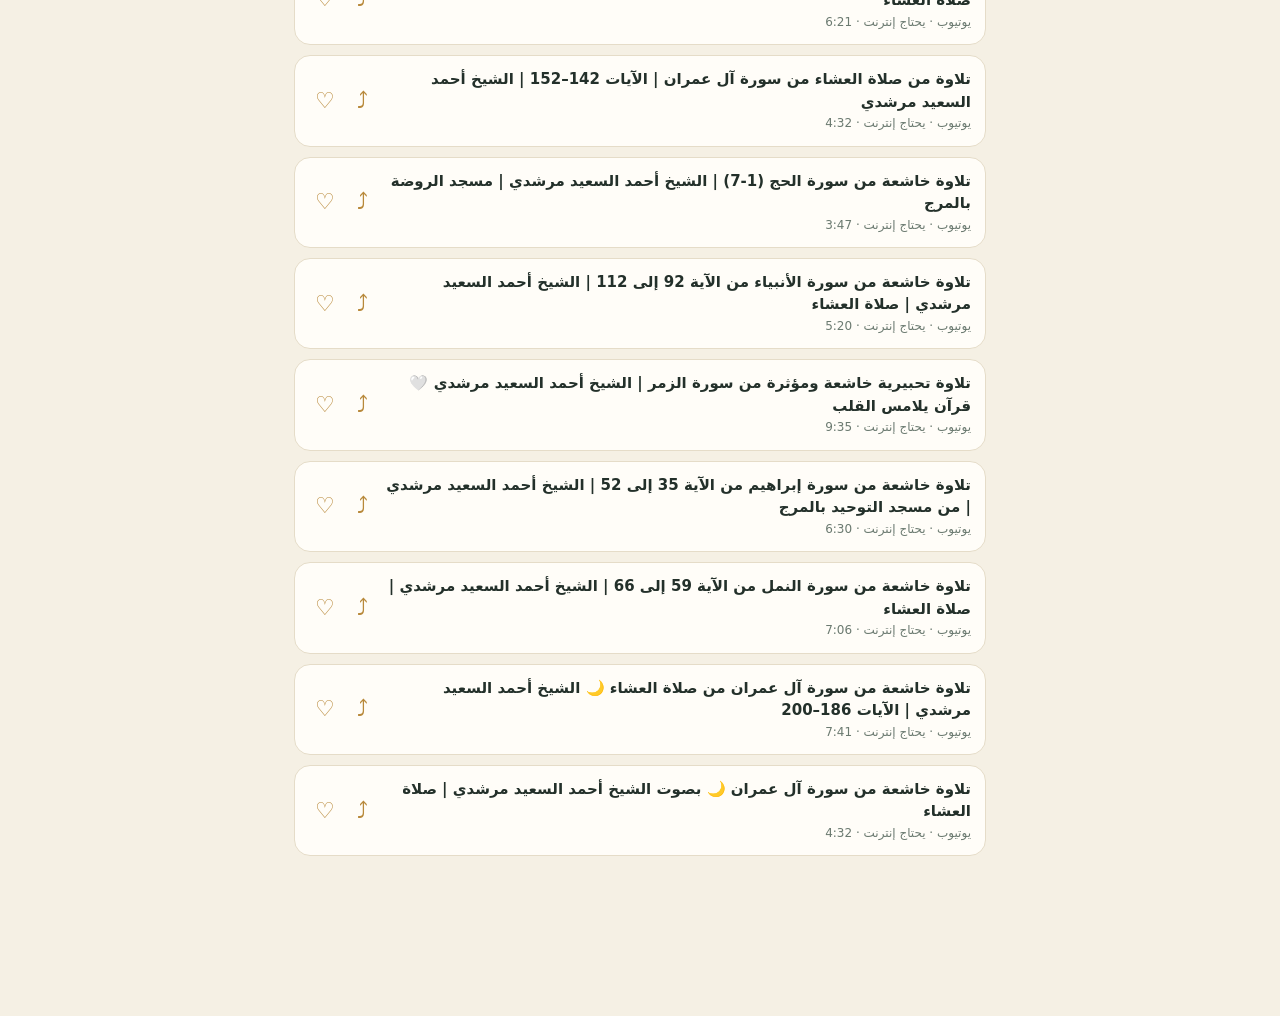
==== commit 74621252: "Update index.html" ====
--- a/index.html
+++ b/index.html
@@ -2,7 +2,8 @@
 <meta name="description" content="الموقع الرسمي للشيخ أحمد السعيد مرشدي: إمام ومجاز بتعليم القرآن الكريم بالقراءات العشر الصغرى. تلاوات، نبذة عن الشيخ، السيرة العلمية، وتواصل. Sheikh Ahmed El-Said Morshedy Quran recitations."><link rel="canonical" href="https://ahmed-elsaid-morshedy.github.io/"><meta name="robots" content="index,follow,max-image-preview:large">
 <meta property="og:type" content="website"><meta property="og:locale" content="ar_EG"><meta property="og:title" content="الشيخ أحمد السعيد مرشدي | تلاوات قرآنية وسيرة علمية | Ahmed El-Said Morshedy"><meta property="og:description" content="الموقع الرسمي للشيخ أحمد السعيد مرشدي: إمام ومجاز بتعليم القرآن الكريم بالقراءات العشر الصغرى. تلاوات، نبذة عن الشيخ، السيرة العلمية، وتواصل. Sheikh Ahmed El-Said Morshedy Quran recitations."><meta property="og:url" content="https://ahmed-elsaid-morshedy.github.io/"><meta property="og:image" content="https://ahmed-elsaid-morshedy.github.io/6-cover.jpg"><meta name="twitter:card" content="summary_large_image">
 <script type="application/ld+json">{"@context": "https://schema.org", "@type": "Person", "name": "الشيخ أحمد السعيد مرشدي", "alternateName": ["أحمد السعيد مرشدي", "الشيخ أحمد السعيد", "Ahmed El-Said Morshedy", "Sheikh Ahmed El Said Morshedy"], "description": "إمام ومجاز بتعليم القرآن الكريم بالقراءات العشر الصغرى. خدمة القرآن الكريم ونشر العلم الشرعي", "url": "https://ahmed-elsaid-morshedy.github.io/", "image": "https://ahmed-elsaid-morshedy.github.io/7-sheikh.jpg", "sameAs": ["https://youtube.com/channel/UCw1NYO7xhYMTjQXC0ch626Q", "https://vt.tiktok.com/ZSbcfpEwJ/"]}</script>
+<script type="application/ld+json">{"@context": "https://schema.org", "@type": "FAQPage", "mainEntity": [{"@type": "Question", "name": "هل يوجد تطبيق رسمي للشيخ أحمد السعيد مرشدي؟", "acceptedAnswer": {"@type": "Answer", "text": "نعم، هذا هو التطبيق والموقع الرسمي للشيخ أحمد السعيد مرشدي، ويمكن تحميل التطبيق مجانا لأندرويد من هذه الصفحة."}}, {"@type": "Question", "name": "هل التطبيق مجاني؟", "acceptedAnswer": {"@type": "Answer", "text": "نعم، مجاني بالكامل ولا يحتوي على إعلانات."}}, {"@type": "Question", "name": "هل يعمل بدون إنترنت؟", "acceptedAnswer": {"@type": "Answer", "text": "نعم، التلاوات داخل التطبيق تعمل بدون إنترنت. أما تلاوات يوتيوب فتحتاج اتصالا."}}]}</script>
 <meta name="theme-color" content="#1f5a3a"><link rel="manifest" href="manifest.webmanifest"><link rel="icon" href="8-icon-192.png">
 <style>html,body{margin:0;background:#173f2a}</style></head><body>
 <div id="splash"><img src="7-sheikh.jpg" alt=""><h1>الشيخ أحمد السعيد مرشدي</h1><p>خدمة القرآن الكريم ونشر العلم الشرعي</p></div>
-<div id="app"><main style="padding:16px;color:#fff;background:#173f2a;direction:rtl"><h1>الشيخ أحمد السعيد مرشدي</h1><p>إمام ومجاز بتعليم القرآن الكريم بالقراءات العشر الصغرى</p><p>خدمة القرآن الكريم ونشر العلم الشرعي</p><section><h2>مؤهلاته العلمية</h2><ul><li>إمام مجاز بالقراءات العشر الصغرى.</li><li>معلم للقراءة والكتابة العربية والرسم الإملائي والقرآني ومجاز بتدريس كتاب نور البيان.</li><li>حاصل إجازات قرآنية وإجازات في تدريس التجويد ومتن الجزرية ومتن تحفة الأطفال.</li></ul></section><section><h2>خبراته الدعوية والتعليمية</h2><ul><li>عمل مشرفا بدار الأرقم ابن أبي الأرقم بقطاع المرج لمدة عشر سنوات.</li><li>مؤسس أكاديمية بصائر لي التعلم عن بعد.</li><li>مدير ومشرف على دار نبض الحياة لتعليم القرآن الكريم بالمرج.</li><li>إمام راتب في بعض المساجد التابعة لوزارة الأوقاف.</li></ul></section><section><h2>مميزاته ومهاراته</h2><ul><li>القراءات القرآنية والتجويد.</li><li>التدريس والتأهيل التربوي.</li><li>الخطابة والدعوة والإرشاد.</li><li>العمل الإداري والتنظيمي.</li></ul></section><section><h2>العنوان</h2><ul><li>المرج الشرقية، ش محمد نجيب</li></ul></section><h2>تحميل تطبيق الأندرويد</h2><p><a href="1-sheikh.apk">حمّل تطبيق الشيخ أحمد السعيد مرشدي للأندرويد (مجاني، يعمل بدون إنترنت)</a></p><h2>تلاوات</h2><ul><li><a href="https://www.youtube.com/watch?v=MDVW4V92-g0">تلاوة خاشعة من سورة غافر | الآيات 1–20 | الشيخ أحمد السعيد مرشدي | صلاة العشاء بمسجد التوحيد</a></li><li><a href="https://www.youtube.com/watch?v=nuVepMf-gjU">تلاوة خاشعة بإذن الله من سورة فصلت بصوت الشيخ أحمد السعيد مرشدي | صلاة العشاء</a></li><li><a href="https://www.youtube.com/watch?v=UK4LQK5KzQ4">تلاوة خاشعة من سورة الفرقان | الشيخ أحمد السعيد مرشدي</a></li><li><a href="https://www.youtube.com/watch?v=raxgqECkuo4">تلاوة من سورة الأنبياء للشيخ أحمد السعيد مرشدي</a></li><li><a href="https://www.youtube.com/watch?v=I0drvjYoLoM">من الذي يجيب المضطر إذا دعاه؟ | تفسير آية مؤثرة من سورة النمل | الشيخ أحمد السعيد مرشدي</a></li><li><a href="https://www.youtube.com/watch?v=7U9D1wSQB3M">تلاوة خاشعة من سورة طه الآيات 99–114 | الشيخ أحمد السعيد مرشدي | صلاة العشاء بمسجد التوحيد</a></li><li><a href="https://www.youtube.com/watch?v=btWeXdi5ksI">تلاوة خاشعة من سورة إبراهيم الآيات 12-27 | الشيخ أحمد السعيد مرشدي | صلاة العشاء</a></li><li><a href="https://www.youtube.com/watch?v=drE0-sBWgoI">تلاوة من صلاة العشاء من سورة آل عمران | الآيات 142–152 | الشيخ أحمد السعيد مرشدي</a></li><li><a href="https://www.youtube.com/watch?v=acTP2mZnQGk">تلاوة خاشعة من سورة الحج (1-7) | الشيخ أحمد السعيد مرشدي | مسجد الروضة بالمرج</a></li><li><a href="https://www.youtube.com/watch?v=JHXR_407C8E">تلاوة خاشعة من سورة الأنبياء من الآية 92 إلى 112 | الشيخ أحمد السعيد مرشدي | صلاة العشاء</a></li><li><a href="https://www.youtube.com/watch?v=Pzo79VFUUDg">تلاوة تحبيرية خاشعة ومؤثرة من سورة الزمر | الشيخ أحمد السعيد مرشدي 🤍 قرآن يلامس القلب</a></li><li><a href="https://www.youtube.com/watch?v=KjP0K2uZxz8">تلاوة خاشعة من سورة إبراهيم من الآية 35 إلى 52 | الشيخ أحمد السعيد مرشدي | من مسجد التوحيد بالمرج</a></li><li><a href="https://www.youtube.com/watch?v=_u-_EhvHwsE">تلاوة خاشعة من سورة النمل من الآية 59 إلى 66 | الشيخ أحمد السعيد مرشدي | صلاة العشاء</a></li><li><a href="https://www.youtube.com/watch?v=zd-1V5_h-FA">تلاوة خاشعة من سورة آل عمران من صلاة العشاء 🌙 الشيخ أحمد السعيد مرشدي | الآيات 186–200</a></li><li><a href="https://www.youtube.com/watch?v=nzXpBv8a4hw">تلاوة خاشعة من سورة آل عمران 🌙 بصوت الشيخ أحمد السعيد مرشدي | صلاة العشاء</a></li></ul><p><a href="https://youtube.com/channel/UCw1NYO7xhYMTjQXC0ch626Q">قناة الشيخ على يوتيوب</a></p></main></div><script src="data.js"></script><script src="boot.js"></script></body></html>
+<div id="app"><main style="padding:16px;color:#fff;background:#173f2a;direction:rtl"><h1>الشيخ أحمد السعيد مرشدي</h1><p>إمام ومجاز بتعليم القرآن الكريم بالقراءات العشر الصغرى</p><p>خدمة القرآن الكريم ونشر العلم الشرعي</p><section><h2>مؤهلاته العلمية</h2><ul><li>إمام مجاز بالقراءات العشر الصغرى.</li><li>معلم للقراءة والكتابة العربية والرسم الإملائي والقرآني ومجاز بتدريس كتاب نور البيان.</li><li>حاصل إجازات قرآنية وإجازات في تدريس التجويد ومتن الجزرية ومتن تحفة الأطفال.</li></ul></section><section><h2>خبراته الدعوية والتعليمية</h2><ul><li>عمل مشرفا بدار الأرقم ابن أبي الأرقم بقطاع المرج لمدة عشر سنوات.</li><li>مؤسس أكاديمية بصائر لي التعلم عن بعد.</li><li>مدير ومشرف على دار نبض الحياة لتعليم القرآن الكريم بالمرج.</li><li>إمام راتب في بعض المساجد التابعة لوزارة الأوقاف.</li></ul></section><section><h2>مميزاته ومهاراته</h2><ul><li>القراءات القرآنية والتجويد.</li><li>التدريس والتأهيل التربوي.</li><li>الخطابة والدعوة والإرشاد.</li><li>العمل الإداري والتنظيمي.</li></ul></section><section><h2>العنوان</h2><ul><li>المرج الشرقية، ش محمد نجيب</li></ul></section><h2>تحميل تطبيق الأندرويد</h2><p><a href="1-sheikh.apk">حمّل تطبيق الشيخ أحمد السعيد مرشدي للأندرويد (مجاني، يعمل بدون إنترنت)</a></p><h2>تلاوات</h2><ul><li><a href="https://www.youtube.com/watch?v=MDVW4V92-g0">تلاوة خاشعة من سورة غافر | الآيات 1–20 | الشيخ أحمد السعيد مرشدي | صلاة العشاء بمسجد التوحيد</a></li><li><a href="https://www.youtube.com/watch?v=nuVepMf-gjU">تلاوة خاشعة بإذن الله من سورة فصلت بصوت الشيخ أحمد السعيد مرشدي | صلاة العشاء</a></li><li><a href="https://www.youtube.com/watch?v=UK4LQK5KzQ4">تلاوة خاشعة من سورة الفرقان | الشيخ أحمد السعيد مرشدي</a></li><li><a href="https://www.youtube.com/watch?v=raxgqECkuo4">تلاوة من سورة الأنبياء للشيخ أحمد السعيد مرشدي</a></li><li><a href="https://www.youtube.com/watch?v=I0drvjYoLoM">من الذي يجيب المضطر إذا دعاه؟ | تفسير آية مؤثرة من سورة النمل | الشيخ أحمد السعيد مرشدي</a></li><li><a href="https://www.youtube.com/watch?v=7U9D1wSQB3M">تلاوة خاشعة من سورة طه الآيات 99–114 | الشيخ أحمد السعيد مرشدي | صلاة العشاء بمسجد التوحيد</a></li><li><a href="https://www.youtube.com/watch?v=btWeXdi5ksI">تلاوة خاشعة من سورة إبراهيم الآيات 12-27 | الشيخ أحمد السعيد مرشدي | صلاة العشاء</a></li><li><a href="https://www.youtube.com/watch?v=drE0-sBWgoI">تلاوة من صلاة العشاء من سورة آل عمران | الآيات 142–152 | الشيخ أحمد السعيد مرشدي</a></li><li><a href="https://www.youtube.com/watch?v=acTP2mZnQGk">تلاوة خاشعة من سورة الحج (1-7) | الشيخ أحمد السعيد مرشدي | مسجد الروضة بالمرج</a></li><li><a href="https://www.youtube.com/watch?v=JHXR_407C8E">تلاوة خاشعة من سورة الأنبياء من الآية 92 إلى 112 | الشيخ أحمد السعيد مرشدي | صلاة العشاء</a></li><li><a href="https://www.youtube.com/watch?v=Pzo79VFUUDg">تلاوة تحبيرية خاشعة ومؤثرة من سورة الزمر | الشيخ أحمد السعيد مرشدي 🤍 قرآن يلامس القلب</a></li><li><a href="https://www.youtube.com/watch?v=KjP0K2uZxz8">تلاوة خاشعة من سورة إبراهيم من الآية 35 إلى 52 | الشيخ أحمد السعيد مرشدي | من مسجد التوحيد بالمرج</a></li><li><a href="https://www.youtube.com/watch?v=_u-_EhvHwsE">تلاوة خاشعة من سورة النمل من الآية 59 إلى 66 | الشيخ أحمد السعيد مرشدي | صلاة العشاء</a></li><li><a href="https://www.youtube.com/watch?v=zd-1V5_h-FA">تلاوة خاشعة من سورة آل عمران من صلاة العشاء 🌙 الشيخ أحمد السعيد مرشدي | الآيات 186–200</a></li><li><a href="https://www.youtube.com/watch?v=nzXpBv8a4hw">تلاوة خاشعة من سورة آل عمران 🌙 بصوت الشيخ أحمد السعيد مرشدي | صلاة العشاء</a></li></ul><p><a href="https://youtube.com/channel/UCw1NYO7xhYMTjQXC0ch626Q">قناة الشيخ على يوتيوب</a></p><section><h2>أسئلة شائعة</h2><h3>هل يوجد تطبيق رسمي للشيخ أحمد السعيد مرشدي؟</h3><p>نعم، هذا هو التطبيق والموقع الرسمي للشيخ أحمد السعيد مرشدي، ويمكن تحميل التطبيق مجانا لأندرويد من هذه الصفحة.</p><h3>هل التطبيق مجاني؟</h3><p>نعم، مجاني بالكامل ولا يحتوي على إعلانات.</p><h3>هل يعمل بدون إنترنت؟</h3><p>نعم، التلاوات داخل التطبيق تعمل بدون إنترنت. أما تلاوات يوتيوب فتحتاج اتصالا.</p><p><a href="1-sheikh.apk">تحميل تطبيق الشيخ أحمد السعيد مرشدي لأندرويد (مجاني)</a></p></section></main></div><script src="data.js"></script><script src="boot.js"></script></body></html>
